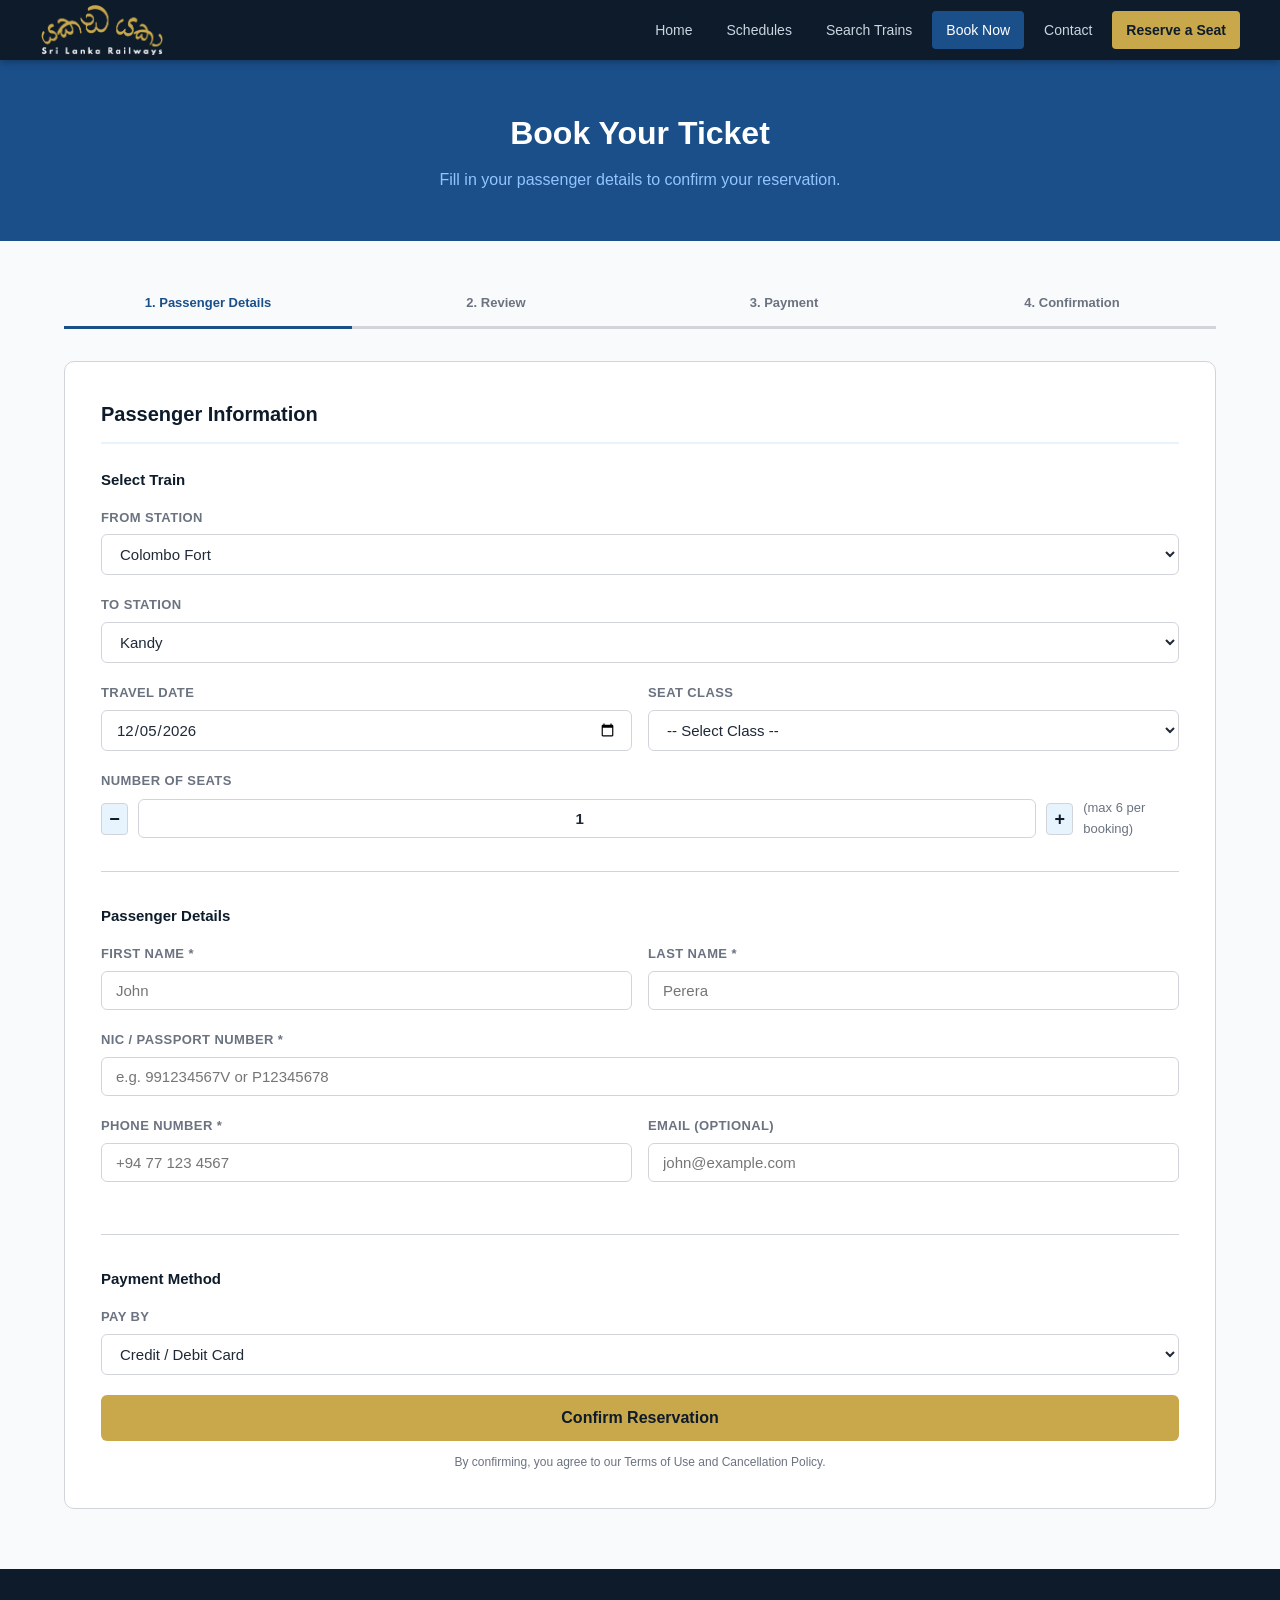
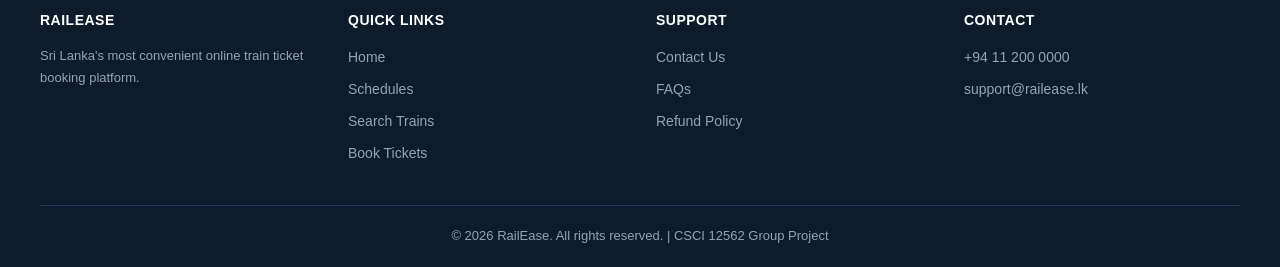
==== booking.html @ a59bbb11 "Add favicon link to booking.html" ====
<!DOCTYPE html>
<html lang="en">
<head>
    <meta charset="UTF-8">
    <meta name="viewport" content="width=device-width, initial-scale=1.0">
    <title>Book Tickets - RailEase</title>
    <link rel="stylesheet" href="css/style.css">
    <link rel="icon" type="image/png" href="{css,js,images}/logo.png">
    <style>

        .fare-box {
            display: none;
        }

        .qty-control {
            display: flex;
            align-items: center;
            gap: 10px;
        }

        .qty-btn {
            width: 32px;
            height: 32px;
            background: var(--sky);
            border: 1.5px solid var(--light);
            border-radius: 4px;
            font-size: 18px;
            cursor: pointer;
            display: flex;
            align-items: center;
            justify-content: center;
            font-weight: 700;
            color: var(--navy);
            line-height: 1;
        }

        .qty-btn:hover {
            background: var(--blue);
            color: #fff;
            border-color: var(--blue);
        }

        .qty-display {
            width: 40px;
            text-align: center;
            border: 1.5px solid var(--light);
            border-radius: 4px;
            padding: 6px;
            font-size: 15px;
            font-weight: 700;
        }

        .steps {
            display: flex;
            gap: 0;
            margin-bottom: 32px;
        }

        .step {
            flex: 1;
            text-align: center;
            padding: 12px 8px;
            font-size: 13px;
            font-weight: 600;
            color: var(--gray);
            border-bottom: 3px solid var(--light);
        }

        .step.active {
            color: var(--blue);
            border-color: var(--blue);
        }

        .step.done {
            color: var(--success);
            border-color: var(--success);
        }

        @media (max-width: 760px) {
            .booking-layout {
                grid-template-columns: 1fr;
            }
            .trip-summary {
                position: static;
                order: -1;
            }
        }
    </style>
</head>
<body>

<!-- Header -->
<header>
    <div class="header-inner">
        <div class="logo">
            <img src="{css,js,images}/logo.png">
        </div>
        
        <nav>
            <ul>
                <li><a href="index.html">Home</a></li>
                <li><a href="schedules.html">Schedules</a></li>
                <li><a href="results.html">Search Trains</a></li>
                <li><a href="booking.html">Book Now</a></li>
                <li><a href="contact.html">Contact</a></li>
                <li class="nav-cta"><a href="booking.html">Reserve a Seat</a></li>
            </ul>
        </nav>
    </div>
</header>

<!-- Banner -->
<div class="page-banner">
    <h1>Book Your Ticket</h1>
    <p>Fill in your passenger details to confirm your reservation.</p>
</div>

<div class="page-wrapper">

    <!-- Progress Steps -->
    <div class="steps">
        <div class="step active">1. Passenger Details</div>
        <div class="step">2. Review</div>
        <div class="step">3. Payment</div>
        <div class="step">4. Confirmation</div>
    </div>

    <!-- Success Message (hidden) -->
    <div id="booking-success" class="alert alert-success" style="display:none;">
         <strong>Booking Confirmed!</strong>
    </div>

    <div class="booking-layout">

        <!-- Booking Form -->
        <div class="form-card" id="booking-form-wrap">
            <h2>Passenger Information</h2>

            <form id="booking-form">

                <!-- Train Selection -->
                <h3 style="font-size:15px;font-weight:700;color:var(--navy);margin-bottom:16px;">Select Train</h3>
                <div class="form-field">
                    <label>From Station</label>
                    <select>
                        <option>Colombo Fort</option>
                        <option>Kandy</option>
                        <option>Galle</option>
                        <option>Jaffna</option>
                        <option>Badulla</option>
                        <option>Matara</option>
                    </select>
                </div>

                <div class="form-field">
                    <label>To Station</label>
                    <select>
                        <option>Kandy</option>
                        <option>Colombo Fort</option>
                        <option>Galle</option>
                        <option>Jaffna</option>
                        <option>Badulla</option>
                        <option>Matara</option>
                    </select>
                </div>

                <div class="form-row-2">
                    <div class="form-field">
                        <label>Travel Date</label>
                        <input type="date" id="dep-date">
                    </div>
                    <div class="form-field">
                        <label>Seat Class</label>
                        <select id="b-class" required>
                            <option value="">-- Select Class --</option>
                            <option value="1">First Class — LKR 850</option>
                            <option value="2">Second Class — LKR 480</option>
                            <option value="3">Third Class — LKR 280</option>
                        </select>
                        <span class="error-msg" id="b-class-err"></span>
                    </div>
                </div>

                <div class="form-field">
                    <label>Number of Seats</label>
                    <div class="qty-control">
                        <button type="button" class="qty-btn" data-action="dec" data-target="b-seats">−</button>
                        <input type="number" id="b-seats" class="qty-display" value="1" min="1" max="6" readonly>
                        <button type="button" class="qty-btn" data-action="inc" data-target="b-seats">+</button>
                        <span style="font-size:13px;color:var(--gray);">(max 6 per booking)</span>
                    </div>
                </div>

                <div class="fare-box alert alert-info mb-24 mt-8">
                    Estimated Fare: <strong id="fare-display"></strong>
                </div>

                <div class="divider"></div>

                <h3 style="font-size:15px;font-weight:700;color:var(--navy);margin-bottom:16px;">Passenger Details</h3>

                <div class="form-row-2">
                    <div class="form-field">
                        <label>First Name *</label>
                        <input type="text" id="b-fname" placeholder="John">
                        <span class="error-msg" id="b-fname-err"></span>
                    </div>
                    <div class="form-field">
                        <label>Last Name *</label>
                        <input type="text" id="b-lname" placeholder="Perera">
                        <span class="error-msg" id="b-lname-err"></span>
                    </div>
                </div>

                <div class="form-field">
                    <label>NIC / Passport Number *</label>
                    <input type="text" id="b-nic" placeholder="e.g. 991234567V or P12345678">
                    <span class="error-msg" id="b-nic-err"></span>
                </div>

                <div class="form-row-2">
                    <div class="form-field">
                        <label>Phone Number *</label>
                        <input type="tel" id="b-phone" placeholder="+94 77 123 4567">
                        <span class="error-msg" id="b-phone-err"></span>
                    </div>
                    <div class="form-field">
                        <label>Email (optional)</label>
                        <input type="email" id="b-email" placeholder="john@example.com">
                        <span class="error-msg" id="b-email-err"></span>
                    </div>
                </div>

                <div class="divider"></div>

                <h3 style="font-size:15px;font-weight:700;color:var(--navy);margin-bottom:16px;">Payment Method</h3>

                <div class="form-field">
                    <label>Pay By</label>
                    <select>
                        <option value="card">Credit / Debit Card</option>
                        <option value="netbank">Internet Banking</option>
                        <option value="counter">Cash at Counter</option>
                    </select>
                </div>

                <button type="submit" class="btn btn-gold btn-lg btn-block mt-16">
                    Confirm Reservation
                </button>

                <p style="font-size:12px;color:var(--gray);text-align:center;margin-top:12px;">
                    By confirming, you agree to our Terms of Use and Cancellation Policy.
                </p>

            </form>
        </div>

    </div>
</div>

<!-- Footer -->
<footer>
    <div class="footer-grid">
        <div class="footer-col">
            <h4>RailEase</h4>
            <p style="font-size:13px;line-height:1.7;">Sri Lanka's most convenient online train ticket booking platform.</p>
        </div>
        <div class="footer-col">
            <h4>Quick Links</h4>
            <ul>
                <li><a href="index.html">Home</a></li>
                <li><a href="schedules.html">Schedules</a></li>
                <li><a href="results.html">Search Trains</a></li>
                <li><a href="booking.html">Book Tickets</a></li>
            </ul>
        </div>
        <div class="footer-col">
            <h4>Support</h4>
            <ul>
                <li><a href="contact.html">Contact Us</a></li>
                <li><a href="#">FAQs</a></li>
                <li><a href="#">Refund Policy</a></li>
            </ul>
        </div>
        <div class="footer-col">
            <h4>Contact</h4>
            <ul>
                <li><a href="tel:+94112000000">+94 11 200 0000</a></li>
                <li><a href="mailto:support@railease.lk">support@railease.lk</a></li>
            </ul>
        </div>
    </div>
    <div class="footer-bottom">
        <p>&copy; 2026 RailEase. All rights reserved. | CSCI 12562 Group Project</p>
    </div>
</footer>

<script src="https://cdnjs.cloudflare.com/ajax/libs/jquery/3.7.1/jquery.min.js"></script>
<script src="js/main.js"></script>
<script>
    $(document).ready(function () {
        // Set today date in summary
        var now = new Date();
        var months = ["Jan","Feb","Mar","Apr","May","Jun","Jul","Aug","Sep","Oct","Nov","Dec"];
        $("#summary-date").text(now.getDate() + " " + months[now.getMonth()] + " " + now.getFullYear());

        // Generate booking reference on page load
        var ref = Math.floor(10000 + Math.random() * 90000);
        $("#booking-ref").text(ref);

        // Update summary total when fare changes
        function updateSummaryTotal() {
            var text = $("#fare-display").text();
            if (text) {
                $("#summary-total").text(text);
            }
        }

        // Watch fare changes
        setInterval(updateSummaryTotal, 500);

        // On success, scroll to top
        $("#booking-form").on("submit-success", function () {
            $("html, body").animate({ scrollTop: 0 }, 400);
        });
    });
</script>

</body>
</html>
---- css/style.css ----
/*
   Main Stylesheet
*/

/*Reset & Base*/
* {
    margin: 0;
    padding: 0;
    box-sizing: border-box;
}

:root {
    --navy:    #0D1B2A;
    --blue:    #1B4F8A;
    --lblue:   #1B4F8B;
    --sky:     #E8F4FD;
    --white:   #F9FAFB;
    --gold:    #C9A84C;
    --gray:    #6B7280;
    --light:   #D1D5DB;
    --danger:  #DC2626;
    --success: #16A34A;
    --text:    #1F2937;
}

body {
    font-family: 'Segoe UI', Tahoma, Geneva, Verdana, sans-serif;
    background-color: var(--white);
    color: var(--text);
    font-size: 15px;
    line-height: 1.6;
}

a {
    color: var(--blue);
    text-decoration: none;
}

a:hover {
    text-decoration: underline;
}

img {
    max-width: 100%;
}

/*Header & Navbar*/
header {
    background-color: var(--navy);
    color: #fff;
    padding: 0 40px;
    position: sticky;
    top: 0;
    z-index: 100;
    box-shadow: 0 2px 8px rgba(0,0,0,0.3);
    height: 60px;
}

.header-inner {
    display: flex;
    align-items: center;
    justify-content: space-between;
    height: 100%;
    max-width: 1200px;
    margin: 0 auto;
}

.logo {
    height: 100%;
    padding: 5px 0;
    box-sizing: border-box;
}
.logo img {
    height: 100%;
    width: auto;
}

nav ul {
    list-style: none;
    display: flex;
    gap: 6px;
    align-items: center;
}

nav ul li a {
    color: #CBD5E1;
    padding: 8px 14px;
    border-radius: 4px;
    font-size: 14px;
    font-weight: 500;
    transition: background 0.2s, color 0.2s;
    display: block;
}

nav ul li a:hover,
nav ul li a.active {
    background-color: var(--blue);
    color: #fff;
    text-decoration: none;
}

.nav-cta a {
    background-color: var(--gold) !important;
    color: var(--navy) !important;
    font-weight: 700 !important;
}

.nav-cta a:hover {
    background-color: #b8943f !important;
}

/*Page Wrapper*/
.page-wrapper {
    max-width: 1200px;
    margin: 0 auto;
    padding: 0 24px;
}

/*Page Banner*/
.page-banner {
    background-color:var(--blue);
    color: #fff;
    padding: 48px 24px;
    text-align: center;
    margin-bottom: 40px;
}

.page-banner h1 {
    font-size: 32px;
    font-weight: 700;
    margin-bottom: 8px;
}

.page-banner p {
    color: #93C5FD;
    font-size: 16px;
}

/*Hero Section (index)*/
/* Ensure the hero container is the relative parent */
.hero {
    position: relative;
    overflow: hidden;
    color: #fff;
    padding: 80px 24px 60px;
    text-align: center;
    min-height: 400px;
    display: flex;
    align-items: center;
    justify-content: center;
}

/* Ensure text is above images */
.hero-content {
    position: relative;
    z-index: 2; /* High z-index keeps text on top */
}

.slider {
    position: absolute;
    top: 0;
    left: 0;
    width: 400%; /* 4 images total */
    height: 100%;
    display: flex;
    animation: infiniteLoop 20s infinite linear; 
    z-index: 1;
}

.slide {
    width: 25%; /* 100% divided by 4 images = 25% each */
    height: 100%;
    background-size: cover;
    background-position: center;
}

@keyframes infiniteLoop {
    0% { transform: translateX(0%); }
    21.25% { transform: translateX(0%); } /* Pause on image 1 */
    
    26.25% { transform: translateX(-25%); }
    47.5% { transform: translateX(-25%); } /* Pause on image 2 */
    
    52.5% { transform: translateX(-50%); }
    73.75% { transform: translateX(-50%); } /* Pause on image 3 */
    
    78.75% { transform: translateX(-75%); }
    100% { transform: translateX(-75%); } /* Pause on image 4 (Duplicate) */
    
    
}

.slider::after {
    content: "";
    position: absolute;
    top: 0; left: 0; width: 100%; height: 100%;
    background: rgba(0, 0, 0, 0.6); /* Adds a 40% dark tint */
}

.hero h1 {
    font-size: 40px;
    font-weight: 800;
    margin-bottom: 14px;
    line-height: 1.2;
}

.hero h1 span {
    color: var(--gold);
}

.hero p {
    font-size: 17px;
    color: #93C5FD;
    margin-bottom: 36px;
    max-width: 520px;
    margin-left: auto;
    margin-right: auto;
}

/*Search Form Card*/
.search-card {
    background-color:var(--lblue);
    color: #fff;
    border-radius: 12px;
    box-shadow: 0 8px 32px rgba(0,0,0,0.15);
    padding: 32px;
    max-width: 860px;
    margin: -30px auto 48px;
    position: relative;
    z-index: 10;
}

.search-card h2 {
    font-size: 18px;
    color: var(--gold);
    margin-bottom: 20px;
    font-weight: 600;
    border-bottom: 2px solid var(--gold);
    padding-bottom: 10px;
}

.trip-toggle {
    display: flex;
    gap: 20px;
    margin-bottom: 24px;
}

.trip-toggle label {
    display: flex;
    align-items: center;
    gap: 6px;
    font-weight: 500;
    cursor: pointer;
    font-size: 14px;
}

.form-row {
    display: flex;
    gap: 16px;
    flex-wrap: wrap;
    margin-bottom: 16px;
}

.form-group {
    flex: 1;
    min-width: 160px;
    display: flex;
    flex-direction: column;
    gap: 6px;
}

.form-group label {
    font-size: 12px;
    font-weight: 600;
    color: var(--gold);
    text-transform: uppercase;
    letter-spacing: 0.5px;
}

.form-group input,
.form-group select {
    border: 1.5px solid var(--light);
    border-radius: 6px;
    padding: 10px 12px;
    font-size: 15px;
    color: var(--text);
    background: #fff;
    transition: border-color 0.2s;
    width: 100%;
}

.form-group input:focus,
.form-group select:focus {
    outline: none;
    border-color: var(--blue);
}

/*Buttons*/
.btn {
    display: inline-block;
    padding: 11px 28px;
    border-radius: 6px;
    font-size: 15px;
    font-weight: 600;
    cursor: pointer;
    border: none;
    transition: opacity 0.2s, background 0.2s;
}

.btn-primary {
    background-color: #0D1B2A;
    color: #fff;
}

.btn-primary:hover {
    background-color: var(--navy);
    text-decoration: none;
    color: #fff;
}

.btn-gold {
    background-color: var(--gold);
    color: var(--navy);
}

.btn-gold:hover {
    background-color: #193452;
    text-decoration: none;
    color: var(--navy);
}

.btn-outline {
    background: transparent;
    border: 1.5px solid var(--blue);
    color: var(--blue);
}

.btn-outline:hover {
    background: var(--blue);
    color: #fff;
    text-decoration: none;
}

.btn-outline:hover {
    background: var(--blue);
    color: #fff;
    text-decoration: none;
}

.btn-block {
    display: block;
    width: 100%;
    text-align: center;
}

.btn-lg {
    padding: 14px 36px;
    font-size: 16px;
}

/*Stats Bar (index)*/
.stats-bar {
    background: var(--sky);
    padding: 28px 24px;
    margin-bottom: 48px;
}

.stats-inner {
    display: flex;
    justify-content: center;
    gap: 60px;
    flex-wrap: wrap;
    max-width: 900px;
    margin: 0 auto;
}

.stat-item {
    text-align: center;
}

.stat-item .number {
    font-size: 28px;
    font-weight: 800;
    color: var(--navy);
}

.stat-item .label {
    font-size: 13px;
    color: var(--gray);
    text-transform: uppercase;
    letter-spacing: 0.5px;
}

/*Section Headings*/
.section-title {
    font-size: 24px;
    font-weight: 700;
    color: var(--navy);
    margin-bottom: 6px;
}

.section-sub {
    color: var(--gray);
    font-size: 14px;
    margin-bottom: 28px;
}

/*Cards*/
.card-grid {
    display: grid;
    grid-template-columns: repeat(auto-fit, minmax(220px, 1fr));
    gap: 20px;
    margin-bottom: 48px;
}

.card {
    background-color:var(--navy);
    border: 1.5px solid var(--light);
    border-radius: 10px;
    padding: 24px;
    transition: box-shadow 0.2s, transform 0.2s;
}

.card:hover {
    box-shadow: 0 6px 20px rgba(0,0,0,0.09);
    transform: translateY(-2px);
}

.card-icon {
    font-size: 32px;
    margin-bottom: 12px;
}

.card h3 {
    font-size: 16px;
    font-weight: 600;
    color: var(--gold);
    margin-bottom: 8px;
}

.card p {
    font-size: 14px;
    color: var(--light);
    line-height: 1.5;
}

/*Table Styles*/
.table-wrapper {
    overflow-x: auto;
    margin-bottom: 32px;
}

table {
    width: 100%;
    border-collapse: collapse;
    font-size: 14px;
}

table thead tr {
    background-color: var(--navy);
    color: #fff;
}

table thead th {
    padding: 12px 16px;
    text-align: left;
    font-weight: 600;
    white-space: nowrap;
}

table tbody tr {
    border-bottom: 1px solid var(--light);
    transition: background 0.15s;
}

table tbody tr:hover {
    background-color: var(--sky);
}

table tbody td {
    padding: 12px 16px;
    vertical-align: middle;
}

.badge {
    display: inline-block;
    padding: 3px 10px;
    border-radius: 12px;
    font-size: 12px;
    font-weight: 600;
}

.badge-green {
    background: #D1FAE5;
    color: #065F46;
}

.badge-yellow {
    background: #FEF3C7;
    color: #92400E;
}

.badge-red {
    background: #FEE2E2;
    color: #991B1B;
}

/*Form Styles (contact/booking pages)*/
.form-card {
    background: #fff;
    border: 1.5px solid var(--light);
    border-radius: 10px;
    padding: 36px;
    min-width: 700px;
    margin: 0 auto 48px;
}

.form-card h2 {
    font-size: 20px;
    font-weight: 700;
    color: var(--navy);
    margin-bottom: 24px;
    border-bottom: 2px solid var(--sky);
    padding-bottom: 12px;
}

.form-field {
    margin-bottom: 20px;
}

.form-field label {
    display: block;
    font-size: 13px;
    font-weight: 600;
    color: var(--gray);
    text-transform: uppercase;
    letter-spacing: 0.4px;
    margin-bottom: 6px;
}

.form-field input,
.form-field select,
.form-field textarea {
    width: 100%;
    border: 1.5px solid var(--light);
    border-radius: 6px;
    padding: 10px 14px;
    font-size: 15px;
    color: var(--text);
    font-family: inherit;
    transition: border-color 0.2s;
    background: #fff;
}

.form-field input:focus,
.form-field select:focus,
.form-field textarea:focus {
    outline: none;
    border-color: var(--blue);
}

.form-field textarea {
    resize: vertical;
    min-height: 100px;
}

.form-row-2 {
    display: grid;
    grid-template-columns: 1fr 1fr;
    gap: 16px;
}

.error-msg {
    color: var(--danger);
    font-size: 12px;
    margin-top: 4px;
    display: none;
}

.error-msg.show {
    display: block;
}

.form-field input.invalid,
.form-field select.invalid,
.form-field textarea.invalid {
    border-color: var(--danger);
}

/*Train Route Display*/
.route-line {
    display: flex;
    align-items: center;
    gap: 10px;
    font-size: 14px;
    font-weight: 600;
    color: var(--navy);
}

.route-line .dot {
    width: 10px;
    height: 10px;
    background: var(--blue);
    border-radius: 50%;
    flex-shrink: 0;
}

.route-line .track {
    flex: 1;
    height: 2px;
    background-color:var(--navy);
}

.route-line .loco {
    font-size: 18px;
}

/*Accordion (schedule page)*/
.accordion-item {
    border: 1.5px solid var(--light);
    border-radius: 8px;
    margin-bottom: 12px;
    overflow: hidden;
}

.accordion-header {
    background: var(--sky);
    padding: 14px 20px;
    cursor: pointer;
    display: flex;
    justify-content: space-between;
    align-items: center;
    font-weight: 600;
    color: var(--navy);
    user-select: none;
}

.accordion-header:hover {
    background: #d0eaf9;
}

.accordion-body {
    display: none;
    padding: 16px 20px;
    background: #fff;
}

.accordion-body.open {
    display: block;
}

.chevron {
    transition: transform 0.3s;
    font-size: 12px;
}

.chevron.open {
    transform: rotate(180deg);
}

/*Ticker / Marquee*/
.ticker-bar {
    background: var(--navy);
    color: #93C5FD;
    font-size: 13px;
    padding: 7px 0;
    overflow: hidden;
}

.ticker-inner {
    display: flex;
    animation: ticker 30s linear infinite;
    white-space: nowrap;
}

.ticker-inner span {
    padding-right: 80px;
}

@keyframes ticker {
    0%   { transform: translateX(0); }
    100% { transform: translateX(-50%); }
}

/*Alerts*/
.alert {
    padding: 14px 18px;
    border-radius: 6px;
    font-size: 14px;
    margin-bottom: 20px;
    display: flex;
    align-items: center;
    gap: 10px;
}

.alert-success {
    background: #D1FAE5;
    color: #065F46;
    border-left: 4px solid var(--success);
}

.alert-info {
    background: #EFF6FF;
    color: #1E40AF;
    border-left: 4px solid var(--blue);
}

/*Footer*/
footer {
    background-color: var(--navy);
    color: #94A3B8;
    margin-top: 60px;
    padding: 40px 24px 20px;
}

.footer-grid {
    display: grid;
    grid-template-columns: repeat(auto-fit, minmax(180px, 1fr));
    gap: 32px;
    max-width: 1200px;
    margin: 0 auto 32px;
}

.footer-col h4 {
    color: #fff;
    font-size: 14px;
    font-weight: 600;
    margin-bottom: 14px;
    text-transform: uppercase;
    letter-spacing: 0.5px;
}

.footer-col ul {
    list-style: none;
}

.footer-col ul li {
    margin-bottom: 8px;
}

.footer-col ul li a {
    color: #94A3B8;
    font-size: 14px;
    transition: color 0.2s;
}

.footer-col ul li a:hover {
    color: #fff;
    text-decoration: none;
}

.footer-bottom {
    border-top: 1px solid #1E3A5F;
    padding-top: 20px;
    text-align: center;
    font-size: 13px;
    max-width: 1200px;
    margin: 0 auto;
}

/*Date display (JS)*/
.live-date {
    font-size: 16px;
    color: var(--sky);
}

/*Utility*/
.mt-8  { margin-top: 8px; }
.mt-16 { margin-top: 16px; }
.mt-24 { margin-top: 24px; }
.mb-8  { margin-bottom: 8px; }
.mb-24 { margin-bottom: 24px; }
.mb-40 { margin-bottom: 40px; }
.text-center { text-align: center; }
.text-right  { text-align: right; }
.text-gold   { color: var(--gold); }
.text-gray   { color: var(--gray); }
.text-navy   { color: var(--navy); }
.fw-700 { font-weight: 700; }
.d-flex { display: flex; }
.align-center { align-items: center; }
.gap-12 { gap: 12px; }
.justify-between { justify-content: space-between; }

/* Divider */
.divider {
    height: 1px;
    background: var(--light);
    margin: 32px 0;
}

/* Seat class pills */
.class-pill {
    display: inline-block;
    padding: 2px 10px;
    border-radius: 20px;
    font-size: 12px;
    font-weight: 600;
    margin-right: 4px;
}

.class-first  { background: #FEF3C7; color: #92400E; }
.class-second { background: #E0E7FF; color: #3730A3; }
.class-third  { background: #F3F4F6; color: #374151; }
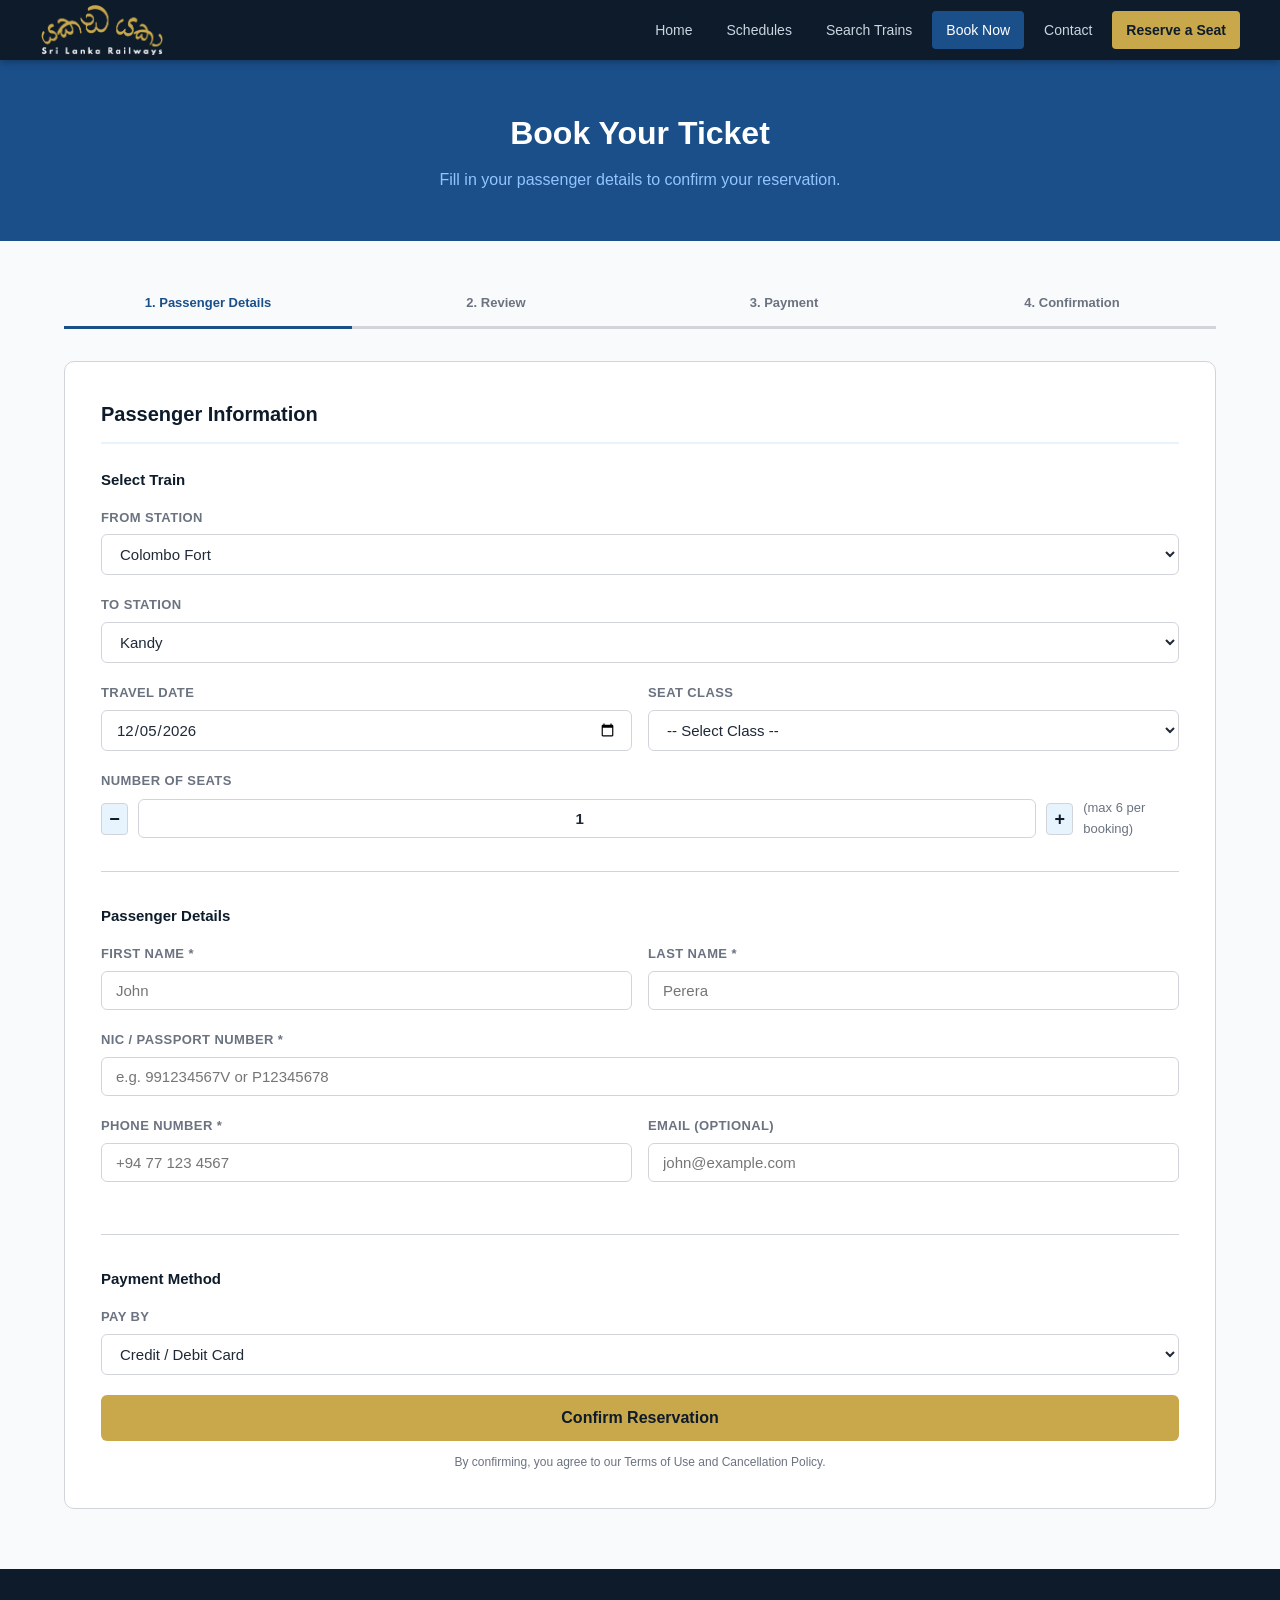
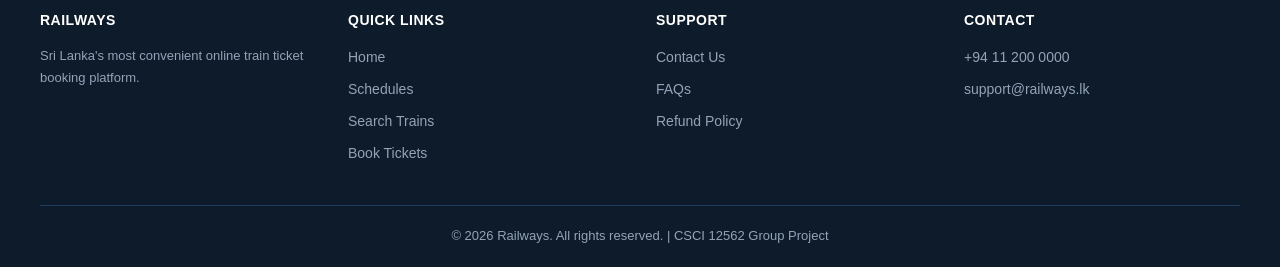
==== commit c7404996: "Update booking.html" ====
--- a/booking.html
+++ b/booking.html
@@ -3,7 +3,7 @@
 <head>
     <meta charset="UTF-8">
     <meta name="viewport" content="width=device-width, initial-scale=1.0">
-    <title>Book Tickets - RailEase</title>
+    <title>Book Tickets - Railways</title>
     <link rel="stylesheet" href="css/style.css">
     <link rel="icon" type="image/png" href="{css,js,images}/logo.png">
     <style>
@@ -262,7 +262,7 @@
 <footer>
     <div class="footer-grid">
         <div class="footer-col">
-            <h4>RailEase</h4>
+            <h4>Railways</h4>
             <p style="font-size:13px;line-height:1.7;">Sri Lanka's most convenient online train ticket booking platform.</p>
         </div>
         <div class="footer-col">
@@ -286,12 +286,12 @@
             <h4>Contact</h4>
             <ul>
                 <li><a href="tel:+94112000000">+94 11 200 0000</a></li>
-                <li><a href="mailto:support@railease.lk">support@railease.lk</a></li>
+                <li><a href="mailto:support@railways.lk">support@railways.lk</a></li>
             </ul>
         </div>
     </div>
     <div class="footer-bottom">
-        <p>&copy; 2026 RailEase. All rights reserved. | CSCI 12562 Group Project</p>
+        <p>&copy; 2026 Railways. All rights reserved. | CSCI 12562 Group Project</p>
     </div>
 </footer>
 
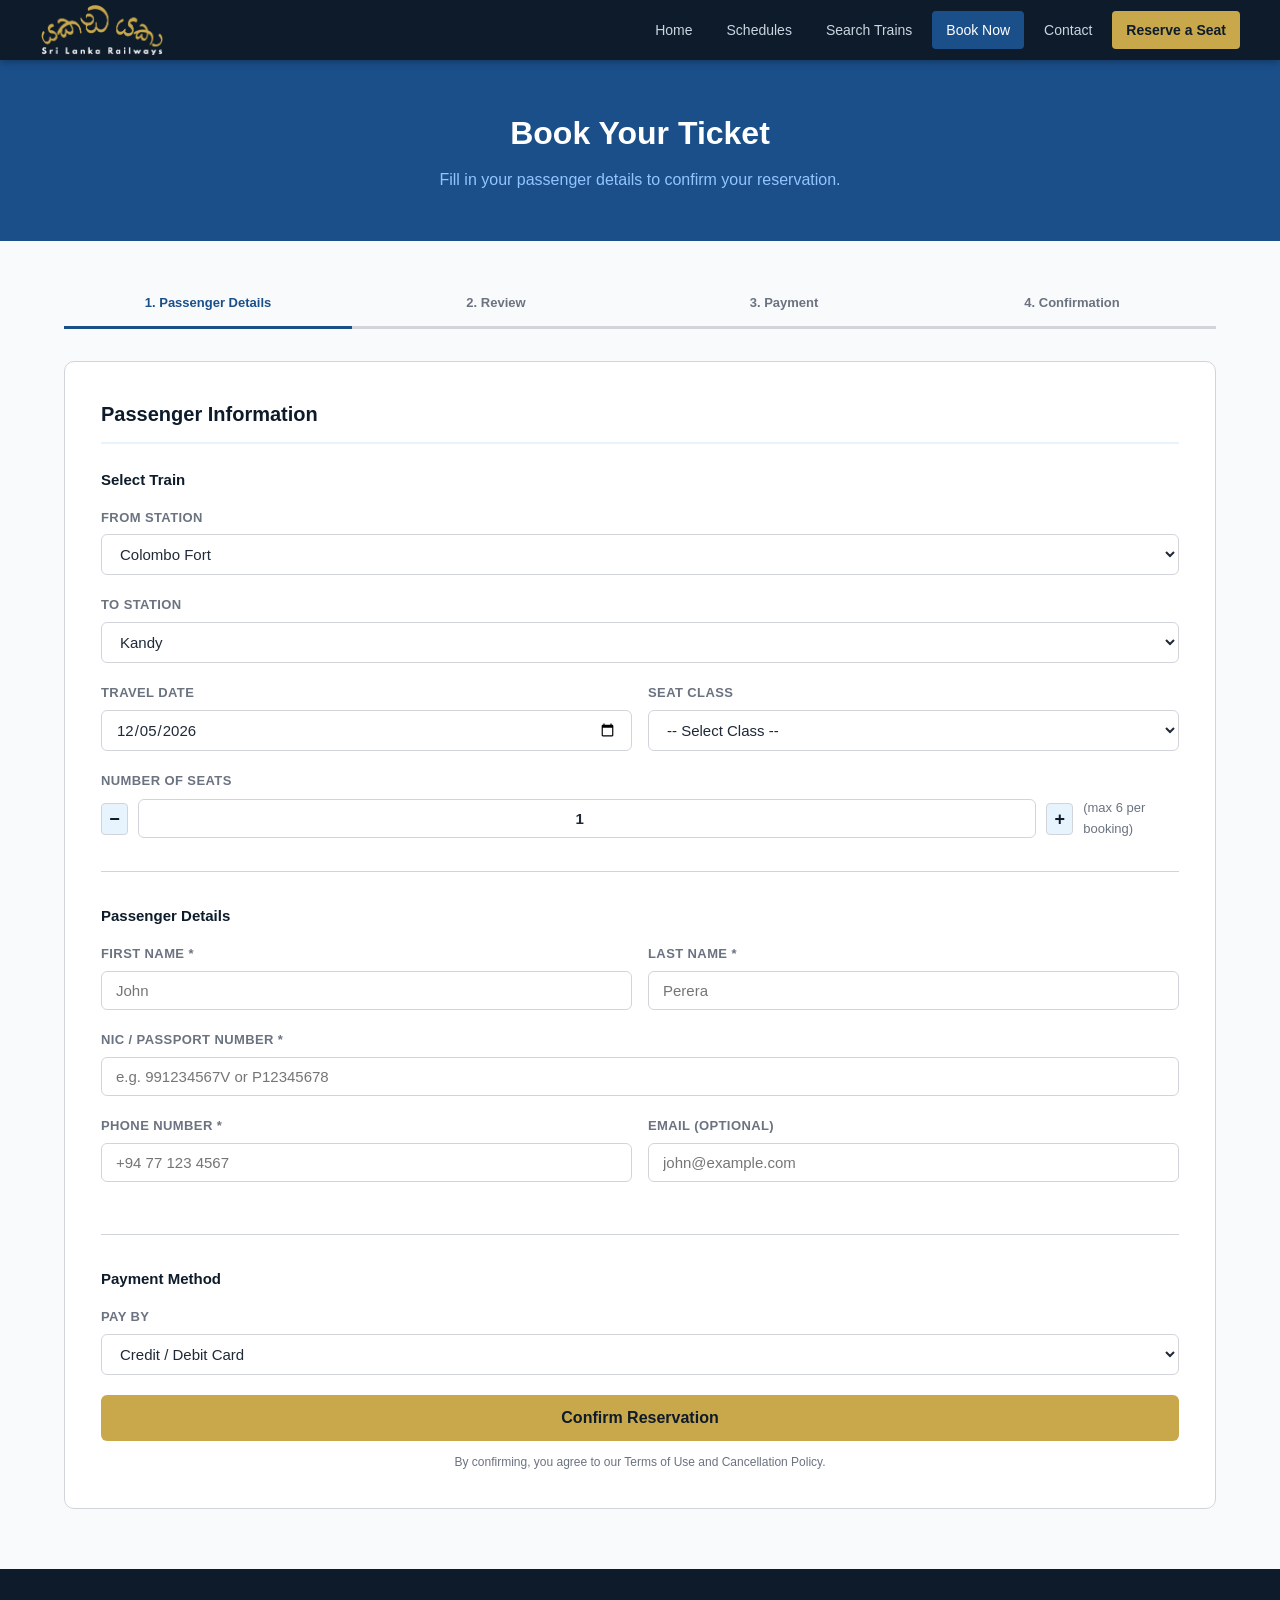
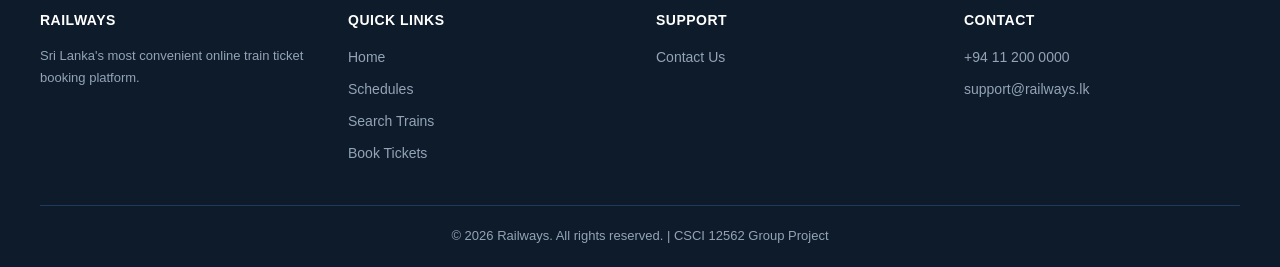
==== commit 1bd89c6a: "Footter Updated" ====
--- a/booking.html
+++ b/booking.html
@@ -278,8 +278,6 @@
             <h4>Support</h4>
             <ul>
                 <li><a href="contact.html">Contact Us</a></li>
-                <li><a href="#">FAQs</a></li>
-                <li><a href="#">Refund Policy</a></li>
             </ul>
         </div>
         <div class="footer-col">
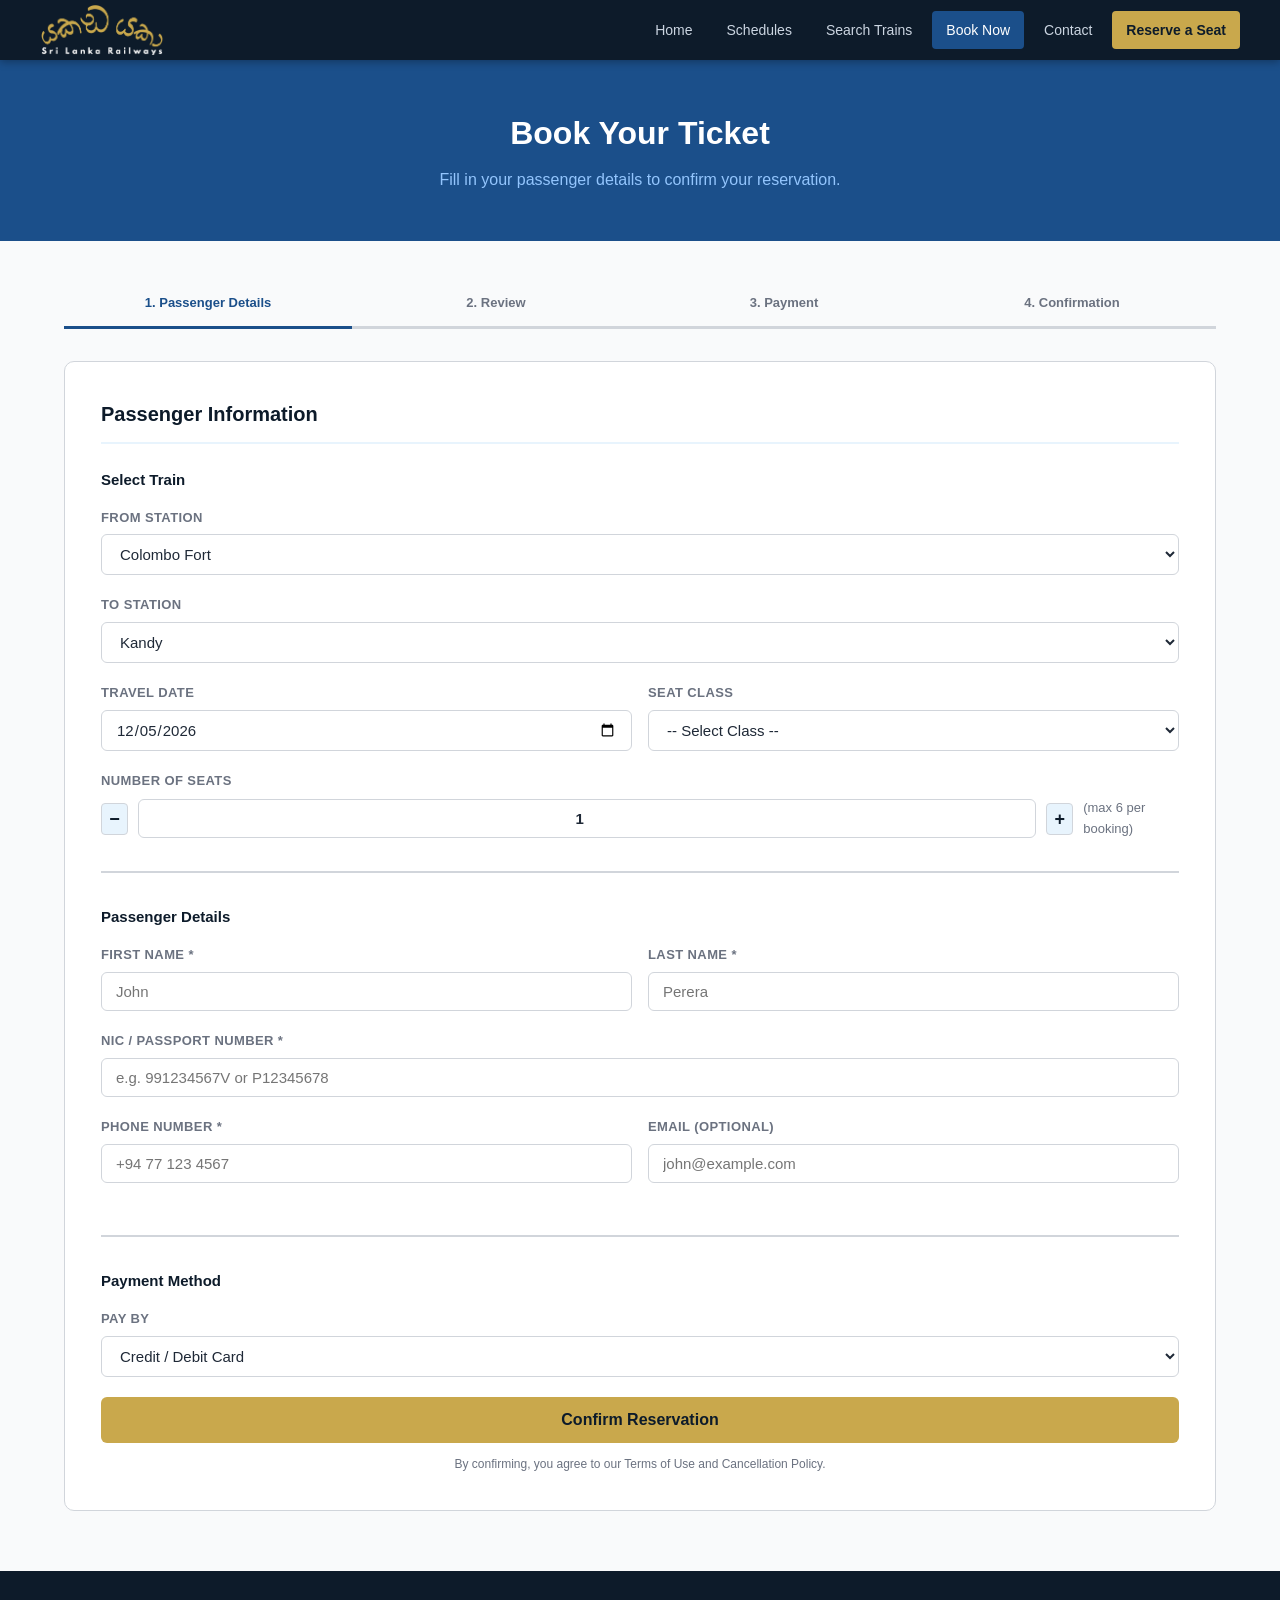
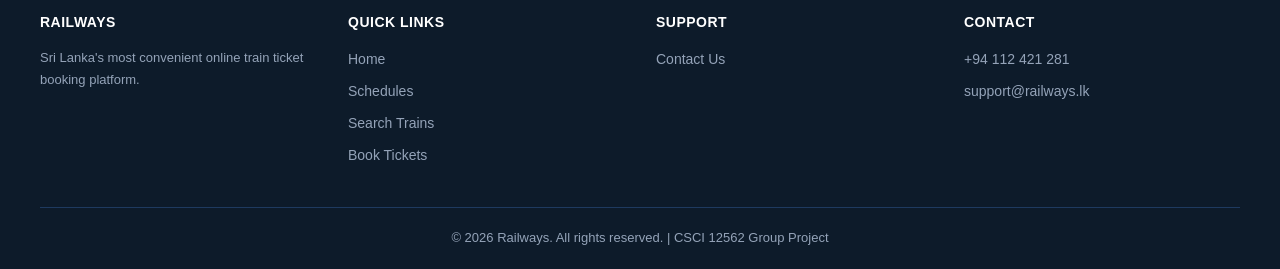
==== commit 43b7fe78: "mobile number updated" ====
--- a/booking.html
+++ b/booking.html
@@ -5,7 +5,7 @@
     <meta name="viewport" content="width=device-width, initial-scale=1.0">
     <title>Book Tickets - Railways</title>
     <link rel="stylesheet" href="css/style.css">
-    <link rel="icon" type="image/png" href="{css,js,images}/logo.png">
+    <link rel="icon" type="image/png" href="images/logo.png">
     <style>
 
         .fare-box {
@@ -76,24 +76,15 @@
             border-color: var(--success);
         }
 
-        @media (max-width: 760px) {
-            .booking-layout {
-                grid-template-columns: 1fr;
-            }
-            .trip-summary {
-                position: static;
-                order: -1;
-            }
-        }
     </style>
 </head>
 <body>
 
-<!-- Header -->
+
 <header>
     <div class="header-inner">
         <div class="logo">
-            <img src="{css,js,images}/logo.png">
+            <img src="images/logo.png">
         </div>
         
         <nav>
@@ -109,7 +100,7 @@
     </div>
 </header>
 
-<!-- Banner -->
+
 <div class="page-banner">
     <h1>Book Your Ticket</h1>
     <p>Fill in your passenger details to confirm your reservation.</p>
@@ -117,7 +108,7 @@
 
 <div class="page-wrapper">
 
-    <!-- Progress Steps -->
+    
     <div class="steps">
         <div class="step active">1. Passenger Details</div>
         <div class="step">2. Review</div>
@@ -125,20 +116,20 @@
         <div class="step">4. Confirmation</div>
     </div>
 
-    <!-- Success Message (hidden) -->
+    
     <div id="booking-success" class="alert alert-success" style="display:none;">
          <strong>Booking Confirmed!</strong>
     </div>
 
     <div class="booking-layout">
 
-        <!-- Booking Form -->
+        
         <div class="form-card" id="booking-form-wrap">
             <h2>Passenger Information</h2>
 
             <form id="booking-form">
 
-                <!-- Train Selection -->
+                
                 <h3 style="font-size:15px;font-weight:700;color:var(--navy);margin-bottom:16px;">Select Train</h3>
                 <div class="form-field">
                     <label>From Station</label>
@@ -258,7 +249,6 @@
     </div>
 </div>
 
-<!-- Footer -->
 <footer>
     <div class="footer-grid">
         <div class="footer-col">
@@ -283,7 +273,7 @@
         <div class="footer-col">
             <h4>Contact</h4>
             <ul>
-                <li><a href="tel:+94112000000">+94 11 200 0000</a></li>
+                <li><a href="tel:+94112000000">+94 112 421 281</a></li>
                 <li><a href="mailto:support@railways.lk">support@railways.lk</a></li>
             </ul>
         </div>
@@ -297,16 +287,17 @@
 <script src="js/main.js"></script>
 <script>
     $(document).ready(function () {
-        // Set today date in summary
+        
         var now = new Date();
         var months = ["Jan","Feb","Mar","Apr","May","Jun","Jul","Aug","Sep","Oct","Nov","Dec"];
         $("#summary-date").text(now.getDate() + " " + months[now.getMonth()] + " " + now.getFullYear());
 
-        // Generate booking reference on page load
+        
+
         var ref = Math.floor(10000 + Math.random() * 90000);
         $("#booking-ref").text(ref);
 
-        // Update summary total when fare changes
+
         function updateSummaryTotal() {
             var text = $("#fare-display").text();
             if (text) {
@@ -314,10 +305,11 @@
             }
         }
 
-        // Watch fare changes
+        
         setInterval(updateSummaryTotal, 500);
 
-        // On success, scroll to top
+        
+
         $("#booking-form").on("submit-success", function () {
             $("html, body").animate({ scrollTop: 0 }, 400);
         });
--- a/css/style.css
+++ b/css/style.css
@@ -1,8 +1,3 @@
-/*
-   Main Stylesheet
-*/
-
-/*Reset & Base*/
 * {
     margin: 0;
     padding: 0;
@@ -23,6 +18,8 @@
     --text:    #1F2937;
 }
 
+
+
 body {
     font-family: 'Segoe UI', Tahoma, Geneva, Verdana, sans-serif;
     background-color: var(--white);
@@ -109,14 +106,12 @@
     background-color: #b8943f !important;
 }
 
-/*Page Wrapper*/
 .page-wrapper {
     max-width: 1200px;
     margin: 0 auto;
     padding: 0 24px;
 }
 
-/*Page Banner*/
 .page-banner {
     background-color:var(--blue);
     color: #fff;
@@ -136,8 +131,6 @@
     font-size: 16px;
 }
 
-/*Hero Section (index)*/
-/* Ensure the hero container is the relative parent */
 .hero {
     position: relative;
     overflow: hidden;
@@ -150,17 +143,17 @@
     justify-content: center;
 }
 
-/* Ensure text is above images */
+
 .hero-content {
     position: relative;
-    z-index: 2; /* High z-index keeps text on top */
+    z-index: 2;
 }
 
 .slider {
     position: absolute;
     top: 0;
     left: 0;
-    width: 400%; /* 4 images total */
+    width: 400%;
     height: 100%;
     display: flex;
     animation: infiniteLoop 20s infinite linear; 
@@ -168,7 +161,7 @@
 }
 
 .slide {
-    width: 25%; /* 100% divided by 4 images = 25% each */
+    width: 25%;
     height: 100%;
     background-size: cover;
     background-position: center;
@@ -176,16 +169,16 @@
 
 @keyframes infiniteLoop {
     0% { transform: translateX(0%); }
-    21.25% { transform: translateX(0%); } /* Pause on image 1 */
+    21.25% { transform: translateX(0%); } 
     
     26.25% { transform: translateX(-25%); }
-    47.5% { transform: translateX(-25%); } /* Pause on image 2 */
+    47.5% { transform: translateX(-25%); } 
     
     52.5% { transform: translateX(-50%); }
-    73.75% { transform: translateX(-50%); } /* Pause on image 3 */
+    73.75% { transform: translateX(-50%); } 
     
     78.75% { transform: translateX(-75%); }
-    100% { transform: translateX(-75%); } /* Pause on image 4 (Duplicate) */
+    100% { transform: translateX(-75%); }
     
     
 }
@@ -194,7 +187,7 @@
     content: "";
     position: absolute;
     top: 0; left: 0; width: 100%; height: 100%;
-    background: rgba(0, 0, 0, 0.6); /* Adds a 40% dark tint */
+    background: rgba(0, 0, 0, 0.6);
 }
 
 .hero h1 {
@@ -217,7 +210,6 @@
     margin-right: auto;
 }
 
-/*Search Form Card*/
 .search-card {
     background-color:var(--lblue);
     color: #fff;
@@ -245,14 +237,6 @@
     margin-bottom: 24px;
 }
 
-.trip-toggle label {
-    display: flex;
-    align-items: center;
-    gap: 6px;
-    font-weight: 500;
-    cursor: pointer;
-    font-size: 14px;
-}
 
 .form-row {
     display: flex;
@@ -295,7 +279,6 @@
     border-color: var(--blue);
 }
 
-/*Buttons*/
 .btn {
     display: inline-block;
     padding: 11px 28px;
@@ -358,7 +341,6 @@
     font-size: 16px;
 }
 
-/*Stats Bar (index)*/
 .stats-bar {
     background: var(--sky);
     padding: 28px 24px;
@@ -391,7 +373,6 @@
     letter-spacing: 0.5px;
 }
 
-/*Section Headings*/
 .section-title {
     font-size: 24px;
     font-weight: 700;
@@ -405,7 +386,6 @@
     margin-bottom: 28px;
 }
 
-/*Cards*/
 .card-grid {
     display: grid;
     grid-template-columns: repeat(auto-fit, minmax(220px, 1fr));
@@ -444,7 +424,6 @@
     line-height: 1.5;
 }
 
-/*Table Styles*/
 .table-wrapper {
     overflow-x: auto;
     margin-bottom: 32px;
@@ -505,7 +484,6 @@
     color: #991B1B;
 }
 
-/*Form Styles (contact/booking pages)*/
 .form-card {
     background: #fff;
     border: 1.5px solid var(--light);
@@ -587,7 +565,6 @@
     border-color: var(--danger);
 }
 
-/*Train Route Display*/
 .route-line {
     display: flex;
     align-items: center;
@@ -615,74 +592,7 @@
     font-size: 18px;
 }
 
-/*Accordion (schedule page)*/
-.accordion-item {
-    border: 1.5px solid var(--light);
-    border-radius: 8px;
-    margin-bottom: 12px;
-    overflow: hidden;
-}
-
-.accordion-header {
-    background: var(--sky);
-    padding: 14px 20px;
-    cursor: pointer;
-    display: flex;
-    justify-content: space-between;
-    align-items: center;
-    font-weight: 600;
-    color: var(--navy);
-    user-select: none;
-}
-
-.accordion-header:hover {
-    background: #d0eaf9;
-}
-
-.accordion-body {
-    display: none;
-    padding: 16px 20px;
-    background: #fff;
-}
-
-.accordion-body.open {
-    display: block;
-}
-
-.chevron {
-    transition: transform 0.3s;
-    font-size: 12px;
-}
-
-.chevron.open {
-    transform: rotate(180deg);
-}
-
-/*Ticker / Marquee*/
-.ticker-bar {
-    background: var(--navy);
-    color: #93C5FD;
-    font-size: 13px;
-    padding: 7px 0;
-    overflow: hidden;
-}
-
-.ticker-inner {
-    display: flex;
-    animation: ticker 30s linear infinite;
-    white-space: nowrap;
-}
-
-.ticker-inner span {
-    padding-right: 80px;
-}
-
-@keyframes ticker {
-    0%   { transform: translateX(0); }
-    100% { transform: translateX(-50%); }
-}
-
-/*Alerts*/
+
 .alert {
     padding: 14px 18px;
     border-radius: 6px;
@@ -705,7 +615,6 @@
     border-left: 4px solid var(--blue);
 }
 
-/*Footer*/
 footer {
     background-color: var(--navy);
     color: #94A3B8;
@@ -758,13 +667,13 @@
     margin: 0 auto;
 }
 
-/*Date display (JS)*/
+
 .live-date {
     font-size: 16px;
     color: var(--sky);
 }
 
-/*Utility*/
+
 .mt-8  { margin-top: 8px; }
 .mt-16 { margin-top: 16px; }
 .mt-24 { margin-top: 24px; }
@@ -782,14 +691,14 @@
 .gap-12 { gap: 12px; }
 .justify-between { justify-content: space-between; }
 
-/* Divider */
+
 .divider {
-    height: 1px;
+    height: 2px;
     background: var(--light);
     margin: 32px 0;
 }
 
-/* Seat class pills */
+
 .class-pill {
     display: inline-block;
     padding: 2px 10px;
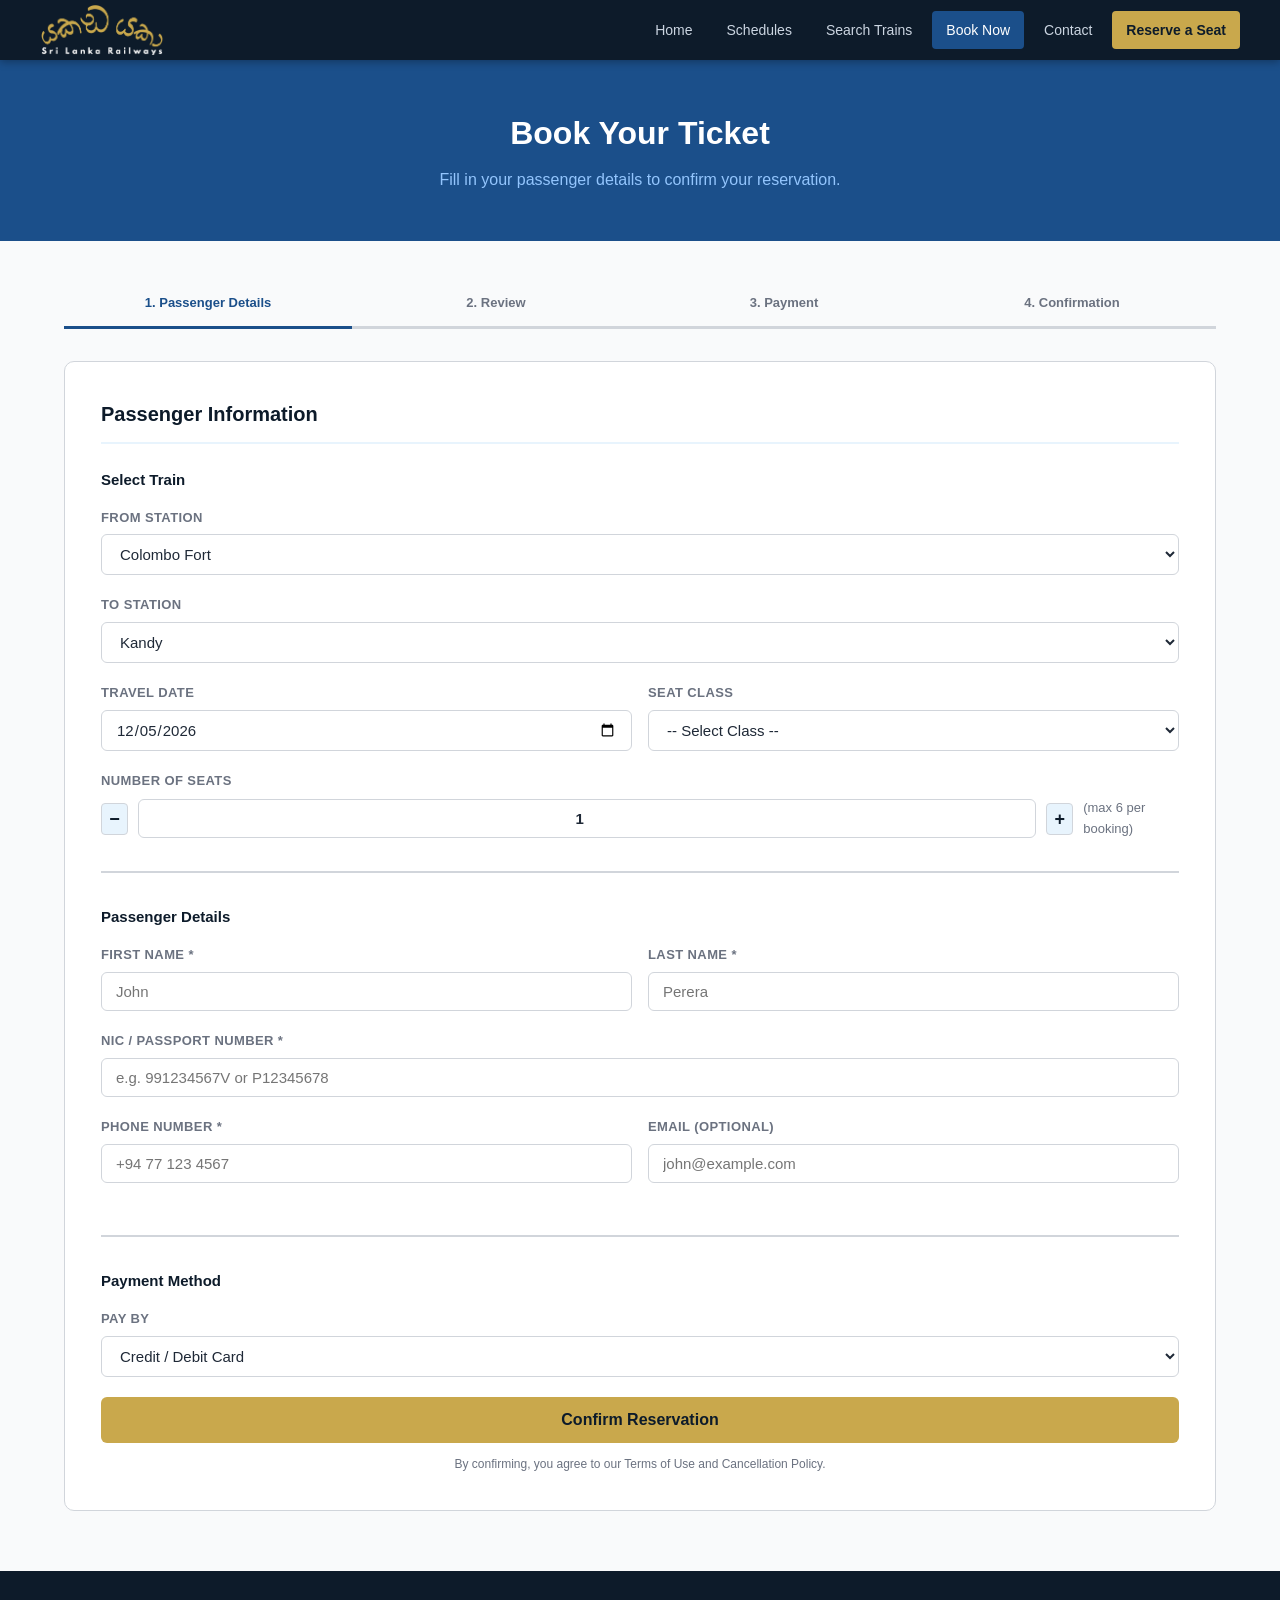
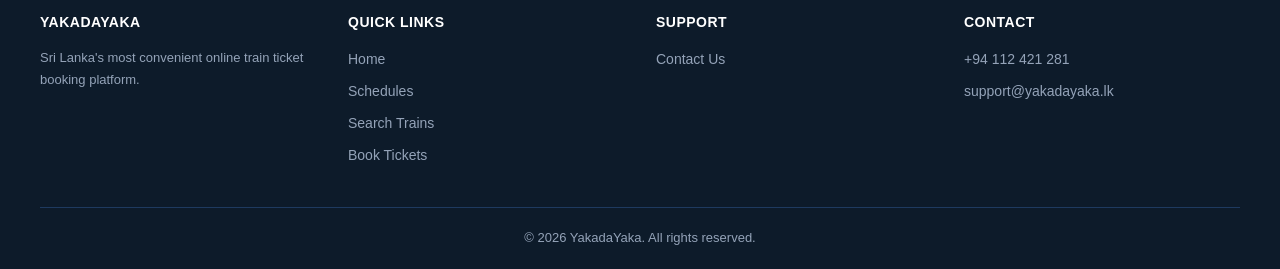
==== commit 80eca53d: "Update booking.html" ====
--- a/booking.html
+++ b/booking.html
@@ -3,7 +3,7 @@
 <head>
     <meta charset="UTF-8">
     <meta name="viewport" content="width=device-width, initial-scale=1.0">
-    <title>Book Tickets - Railways</title>
+    <title>Book Tickets - YakadaYaka</title>
     <link rel="stylesheet" href="css/style.css">
     <link rel="icon" type="image/png" href="images/logo.png">
     <style>
@@ -252,7 +252,7 @@
 <footer>
     <div class="footer-grid">
         <div class="footer-col">
-            <h4>Railways</h4>
+            <h4>YakadaYaka</h4>
             <p style="font-size:13px;line-height:1.7;">Sri Lanka's most convenient online train ticket booking platform.</p>
         </div>
         <div class="footer-col">
@@ -274,12 +274,12 @@
             <h4>Contact</h4>
             <ul>
                 <li><a href="tel:+94112000000">+94 112 421 281</a></li>
-                <li><a href="mailto:support@railways.lk">support@railways.lk</a></li>
+                <li><a href="mailto:support@yakadayaka.lk">support@yakadayaka.lk</a></li>
             </ul>
         </div>
     </div>
     <div class="footer-bottom">
-        <p>&copy; 2026 Railways. All rights reserved. | CSCI 12562 Group Project</p>
+        <p>&copy; 2026 YakadaYaka. All rights reserved.</p>
     </div>
 </footer>
 
